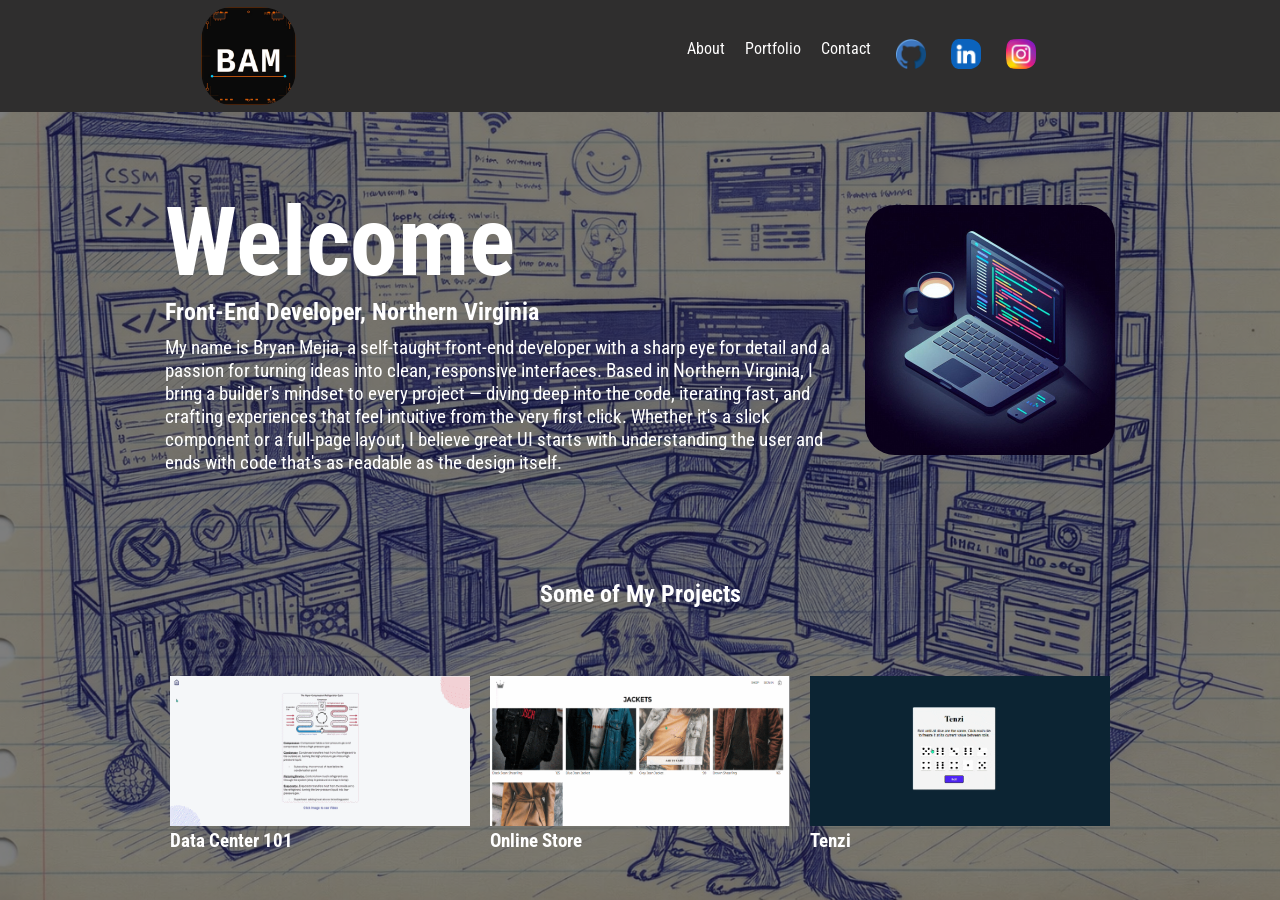
==== index.html @ a8958908 "switching name from personal to index" ====
<!DOCTYPE html>
<html lang="en">
<head>
    <meta charset="UTF-8">
    <meta name="viewport" content="width=device-width, initial-scale=1.0">
    <title>Bryan Mejia | Portfolio</title>
    <link rel="icon" type="image/x-icon" href="./img/compu.jpg">
    <link rel="stylesheet" href="style.css">
</head>
<body>
    <section class="header">
        <img src="./img/bamcircuit.jpg" alt="icon" class="icon"/>
        <nav class="navbar">
            <ul>
                <li><a href="./about.html">About</a></li>
                <li><a href="./portfolio.html">Portfolio</a></li>
                <li><a href="./contact.html">Contact</a></li>
                <li><a href="https://github.com/mejiab4494" target="_blank"><img src="./img/github.png" alt="GitHub icon" class="icon"/></a></li>
                <li><a href="https://www.linkedin.com/in/bryan-mejia-580157243/" target="_blank"><img src="./img/linkedin.png" alt="LinkedIn icon" class="icon"/></a></li>
                <li><a href="https://www.instagram.com/peti4494/" target="_blank"><img src="./img/instagram.png" alt="Instagram icon" class="icon"/></a></li>
            </ul>
        </nav>
    </section>
    <section id="home" class="intro">
  <div class="intro-text">
    <h1>Welcome</h1>
    <h2>Front-End Developer, Northern Virginia</h2>
    <p>My name is Bryan Mejia, a self-taught front-end developer with a sharp eye for detail and a passion for turning ideas into clean, 
    responsive interfaces. Based in Northern Virginia, I bring a builder's mindset to every project — diving deep into the code, 
    iterating fast, and crafting experiences that feel intuitive from the very first click. 
    Whether it's a slick component or a full-page layout, 
    I believe great UI starts with understanding the user and ends with code that's as readable as the design itself.</p>
  </div>
  <img src="./img/laptop.jpg" alt="computer" class="intro-image"/>
</section>
    <section id="portfolio" class="portfolio">
    <h2>Some of My Projects</h2>
    <div class="cards-container">
        <div class="card">
            <a href="https://datacquiz.netlify.app/#home" target="_blank">
                <img src="./img/gif1.gif" alt="Project 1" class="project-image"/>
            </a>
            <h3>Data Center 101</h3>
        </div>
        <div class="card">
            <a href="https://splendorous-llama-8de4fc.netlify.app/" target="_blank">
                <img src="./img/gif2.gif" alt="Project 2" class="project-image"/>
            </a>
            <h3>Online Store</h3>
        </div>
        <div class="card">
            <a href="https://tenzigame1.netlify.app/" target="_blank">
                <img src="./img/gif3.gif" alt="Project 3" class="project-image"/>
            </a>
            <h3>Tenzi</h3>
        </div>
    </div>
</section>
     <script    src="./script.js"></script>
</body>
</html>
---- style.css ----
@import url('https://fonts.googleapis.com/css2?family=Inter:ital,opsz,wght@0,14..32,100..900;1,14..32,100..900&family=Roboto+Condensed:ital,wght@0,100..900;1,100..900&display=swap');

* {
    margin: 0;
    padding: 0;
    box-sizing: border-box;
}

body {
    display: flex;
    color: white;
    justify-content: flex-start;
    flex-direction: column;
    min-height: 100vh;
    font-family: "Roboto Condensed", sans-serif;
     background-image:  linear-gradient(rgba(0,0,0,0.5), rgba(0,0,0,0.5)),  url("./img/office.png");
    background-size: cover;
    background-position: center;
    animation: gradient 12s ease infinite;
}



.header {
  display: flex;
  justify-content: space-around;
  align-items: center;
  background-color: rgb(47, 46, 46);
  height: 7em;
  opacity: 80%;
  animation: slideDown 0.6s ease-out forwards;

}

@keyframes slideDown {
    from {
        transform: translateY(-80px);
        opacity: 0;
    }
    to {
        transform: translateY(0);
        opacity: 1;
    }
}



.header img {
    width: 100px;
    height: auto;
    border-radius: 35%;
    padding-left: 5px
}

.navbar {
    display: flex;
    justify-content: flex-end;
    gap: 20px;
    margin-right: 3em;
   
}

.navbar ul {
    display: flex;
    list-style: none;
    gap: 20px;
}

.navbar ul li a {
    text-decoration: none;
    cursor: pointer;
    color: rgb(254, 253, 253);
}

.navbar li img {
    width: 35px;
    height: auto;
}

.intro {
    flex: 1;
    display: flex;
    flex-direction: row;
    justify-content: center;
    align-items: center;
    max-width: 950px;
    margin: 0 auto;
    gap: 15px;
}

.intro img {
    width: 250px;
    height: auto;
    border-radius: 30px;
    flex-shrink: 0;
}
.intro h1 {
    font-size: 6em;
    font-weight: bold;
    width: 100%;
}

.intro p {
    font-size: 1.2rem;
    margin-top: 10px;
}

.portfolio {
    display: flex;
    justify-content: center;
    flex-direction: column;
    align-items: center;
    gap: 20px;
    margin-top: 2em;
    margin-bottom: 3em;
}



.cards-container {
    display: flex;
    flex-direction: row;
    gap: 20px;
    justify-content: center;
}


.card img {
    width: 300px;
    height: 150px;
}

/* portfolio page section */

.projects {
    display: flex;
    flex-direction: column;
    flex-wrap: wrap;
    align-items: center;
    gap: 20px;
    margin-top: 2em;
}

.cards-container {
    display: flex;
    flex-direction: row;
    gap: 20px;
    justify-content: center;
    flex-wrap: wrap;
}

.projects h1 {
    font-size: 3em;
}

.card {
  margin-top: 3em;
}

/* about section */

.about {
    display: flex;
    flex-direction: row;
    justify-content: center;
    align-items: center;
    max-width: 950px;
    margin: 0 auto;
    gap: 35px;
    padding-top: 3em;
    padding-bottom: 2em;
}

.mainPhoto {
    width: 300px;
    height: auto;
    border-radius: 30px;
    flex-shrink: 0;
}

.about-text {
    font-size: 1.2em;
    min-width: 700px;
}

.images {
    display: flex;
    padding-top: 15px;
    justify-content: space-evenly;
    gap: 20px;

}

.img-wrapper {
    width: 150px;
    height: auto;
}


.img-wrapper img {
    width: 150px;
    height: 160px;
    border-radius: 30px;
    transition: transform 0.3s ease;
    position: relative;
    z-index: 0;
    pointer-events: none;
}

.img-wrapper:hover img {
    transform: scale(2.1) translateY(-40%);
    transform-origin: bottom center;
    z-index: 999;
}

/* contact section */

.contact {
    display: flex;
    flex-direction: row;
    justify-content: center;
    align-items: center;
    max-width: 1000px;
    margin: 0 auto;
    gap: 35px;
    padding-top: 2em;
    padding-bottom: 2em;
}

.contact-container { 
    flex: 1;
}

.contact h1 {
    font-size: 4em;
}

.contact p {
    font-size: 1.5em;
    line-height: 1.6em;
    max-width: 500px;
}

.contact-icons {
    display: flex;
    gap: 20px;
    list-style: none;
}

.contact-icons img {
    padding-top: 10px ;
    width: 4em;
    height: auto;
}

.contact-icons li a {
    display: flex;
    align-items: center;
    gap: 10px;
    text-decoration: none;
    color: white;
    font-size: 20px;
}

.contact-image {
    flex: 1;
    max-width: 200px;
    width: 35%;
    height: auto;
    border-radius: 30px;
}

/* contact form */
.email {
    display: flex;
    flex-direction: column;
    align-items: center;
    justify-content: center;
    margin-top: 1em;
    min-height: 300px;
    gap: 15px;
}

.email form {
    display: flex;
    flex-direction: column;
    width: 700px;
    gap: 15px;
}

/* Name and Email on the same row */
.email form .row {
    display: flex;
    gap: 15px;
}

.email form .row .field {
    display: flex;
    flex-direction: column;
    flex: 1;
    gap: 5px;
}

/* All other fields */
.email form label {
    font-weight: 500;
}

.email form input,
.email form textarea {
    padding: 10px;
    border: 1px solid #ccc;
    border-radius: 6px;
    font-size: 1rem;
    width: 100%;
    box-sizing: border-box;
}

/* Larger textarea for message */
.email form textarea {
    min-height: 120px;
    resize: vertical;
}

/* Centered button */
.email form button {
    align-self: center;
    padding: 10px 32px;
    font-size: 1rem;
    cursor: pointer;
    background-color: black;
    color: white;
}

/* ══════════════════════════════
   TABLET  (max 900px)
══════════════════════════════ */
@media (max-width: 900px) {
    .header {
        height: auto;
        padding: 1em;
        justify-content: space-between;
    }

    .navbar {
        margin-right: 0;
    }

    .intro {
        flex-direction: column;
        text-align: center;
    }

    .intro img {
        width: 180px;
    }

    .about {
        flex-direction: column;
        text-align: center;
    }

    .mainPhoto {
        width: 200px;
    }

    .about-text {
        min-width: unset;
        width: 100%;
    }

    .contact {
        flex-direction: column;
        text-align: center;
    }

    .contact-image {
        max-width: 150px;
        width: 150px;
    }

    .contact p {
        max-width: 100%;
    }

    .contact-icons {
        justify-content: center;
    }
}

/* ══════════════════════════════
   MOBILE  (max 600px)
══════════════════════════════ */
@media (max-width: 600px) {
    .header {
        flex-direction: column;
        height: auto;
        padding: 1em;
        gap: 0.75em;
    }

    .navbar ul {
        gap: 12px;
        justify-content: center;
    }

    .intro img {
        width: 140px;
    }

    .mainPhoto {
        width: 150px;
    }

    .card img {
        width: 100%;
        height: auto;
    }

    .email form .row {
        flex-direction: column;
    }

    .contact p {
        font-size: 1.1em;
    }

    .img-wrapper img {
        width: 110px;
        height: 120px;
    }

    .img-wrapper {
        width: 110px;
    }
}
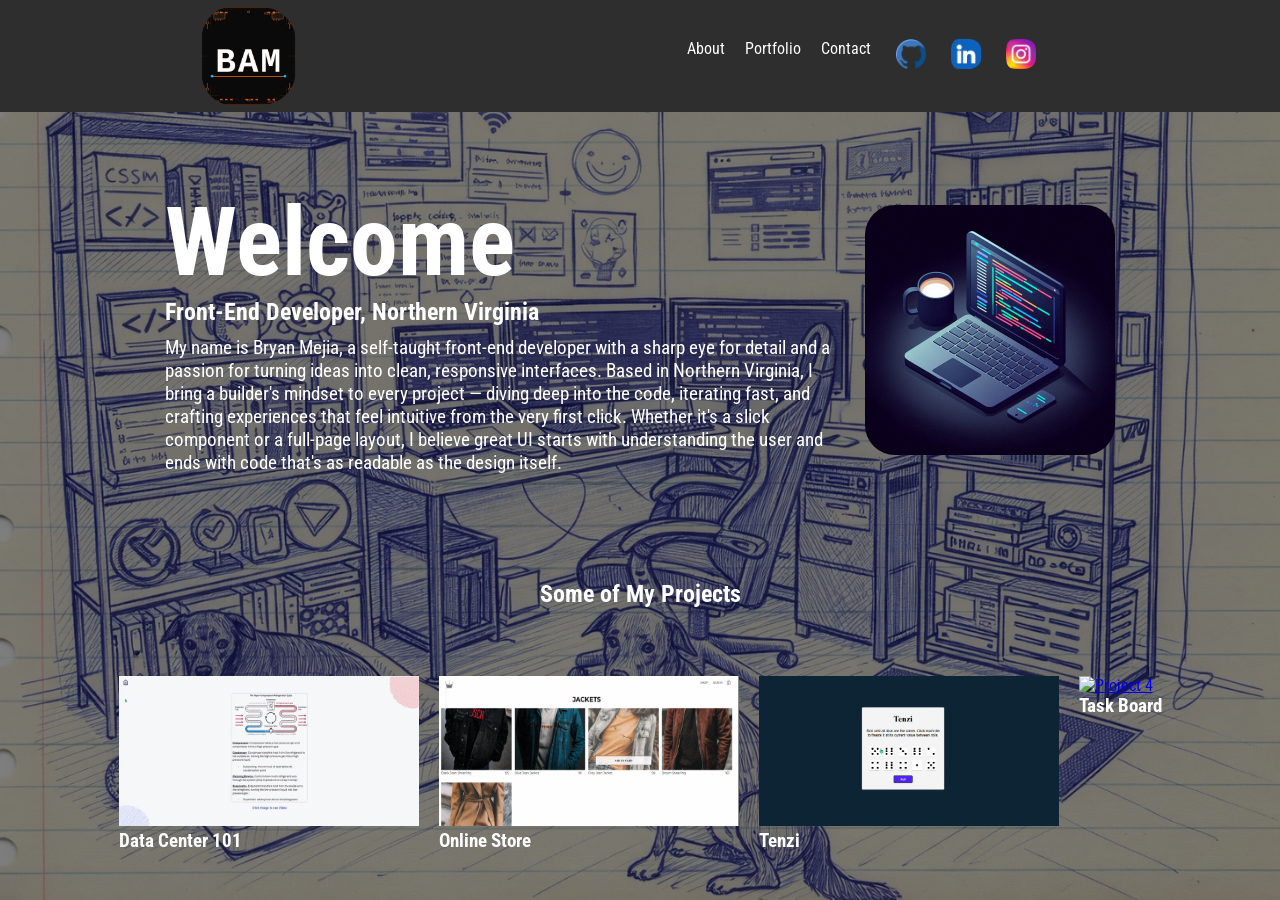
==== commit d60f42ba: "added the latest project fix the width for the portfolio" ====
--- a/index.html
+++ b/index.html
@@ -54,6 +54,12 @@
             </a>
             <h3>Tenzi</h3>
         </div>
+        <div class="card">
+            <a href="https://taskboard4494.netlify.app/" target="_blank">
+                <img src="./img/gif4.gif" alt="Project 4" class="project-image"/>
+            </a>
+            <h3>Task Board</h3>
+        </div>
     </div>
 </section>
      <script    src="./script.js"></script>
--- a/style.css
+++ b/style.css
@@ -137,6 +137,7 @@
     flex-direction: column;
     flex-wrap: wrap;
     align-items: center;
+    max-width: 1300px;
     gap: 20px;
     margin-top: 2em;
 }
@@ -434,3 +435,13 @@
         width: 110px;
     }
 }
+
+@media (min-width: 1519px) {
+    .projects {
+        display: flex;
+        justify-content: center;
+        align-items: center;
+        width: 1600px;
+        margin: 0 auto;
+    }
+}
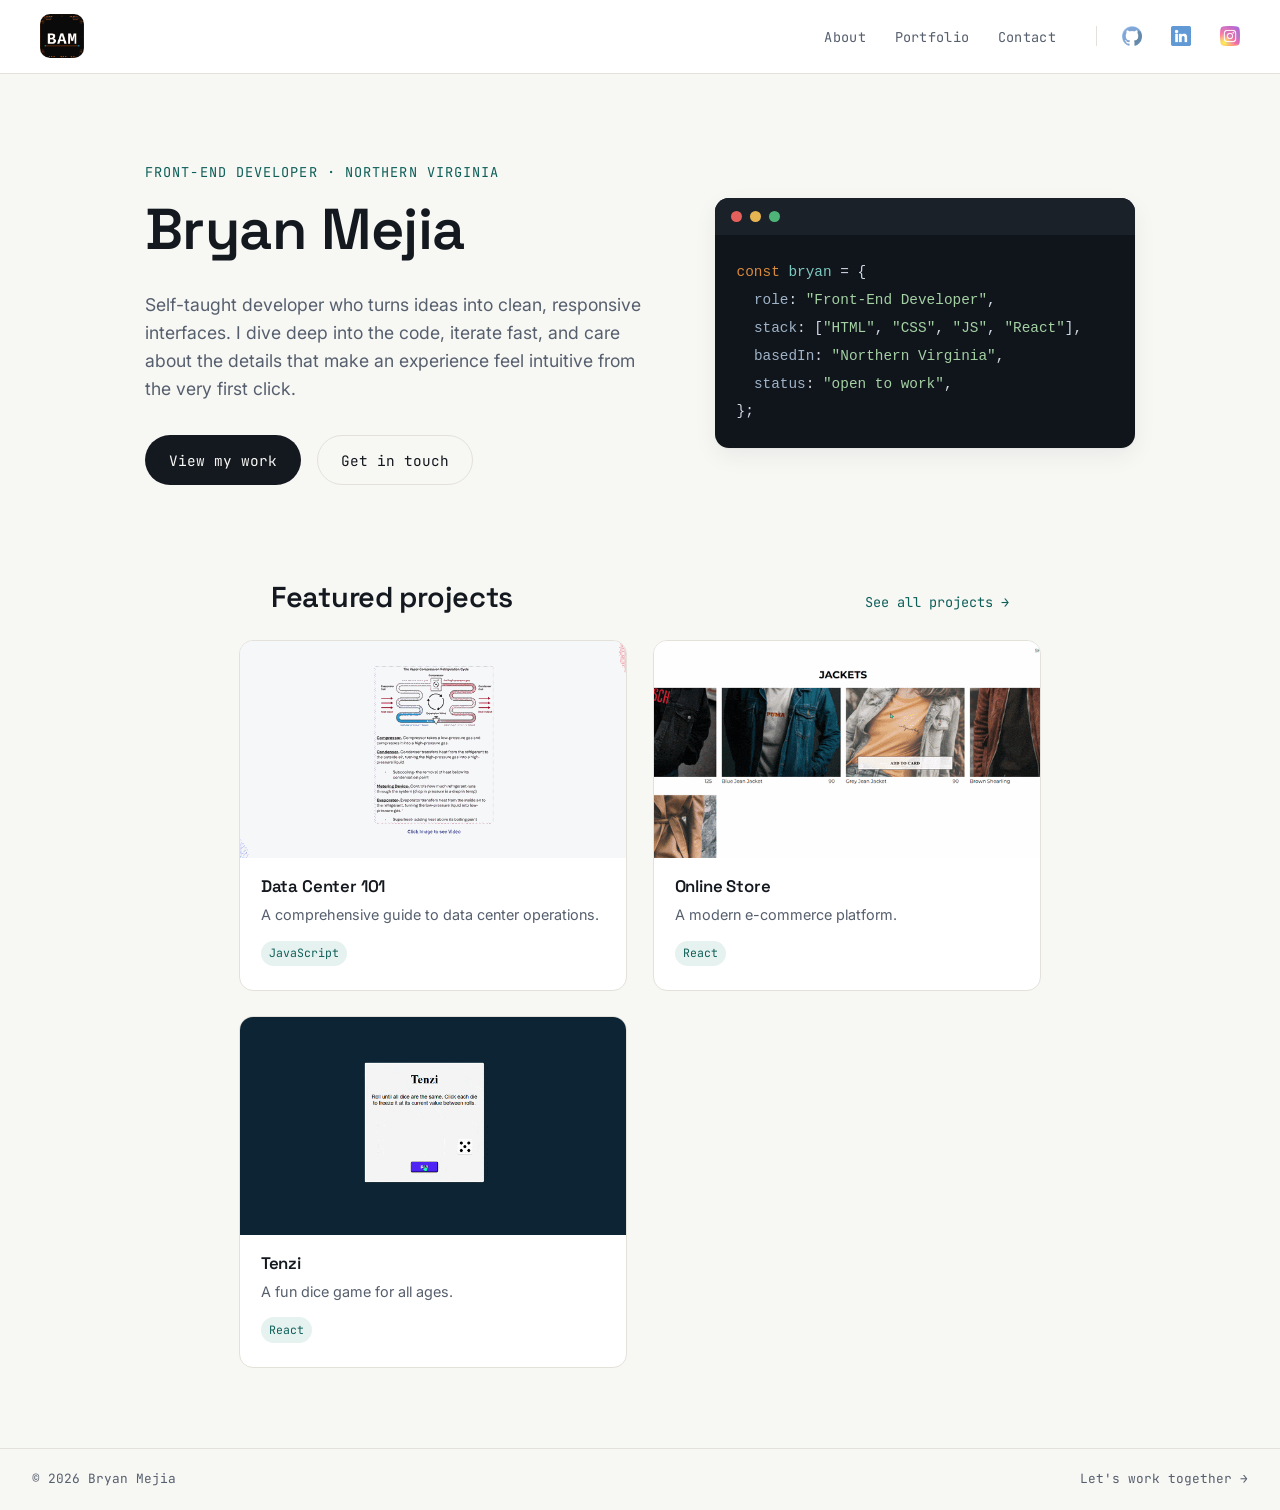
==== commit 5e21a978: "update persoanl page to make it more profesional" ====
--- a/index.html
+++ b/index.html
@@ -3,65 +3,69 @@
 <head>
     <meta charset="UTF-8">
     <meta name="viewport" content="width=device-width, initial-scale=1.0">
-    <title>Bryan Mejia | Portfolio</title>
+    <meta name="description" content="Bryan Mejia — self-taught front-end developer in Northern Virginia building clean, responsive interfaces with HTML, CSS, JavaScript, and React.">
+    <title>Bryan Mejia | Front-End Developer</title>
     <link rel="icon" type="image/x-icon" href="./img/compu.jpg">
     <link rel="stylesheet" href="style.css">
 </head>
 <body>
-    <section class="header">
-        <img src="./img/bamcircuit.jpg" alt="icon" class="icon"/>
+    <header class="header">
+        <a href="./index.html" class="logo"><img src="./img/bamcircuit.jpg" alt="Bryan Mejia" class="logo-icon"/></a>
         <nav class="navbar">
-            <ul>
+            <ul class="nav-links">
                 <li><a href="./about.html">About</a></li>
                 <li><a href="./portfolio.html">Portfolio</a></li>
                 <li><a href="./contact.html">Contact</a></li>
-                <li><a href="https://github.com/mejiab4494" target="_blank"><img src="./img/github.png" alt="GitHub icon" class="icon"/></a></li>
-                <li><a href="https://www.linkedin.com/in/bryan-mejia-580157243/" target="_blank"><img src="./img/linkedin.png" alt="LinkedIn icon" class="icon"/></a></li>
-                <li><a href="https://www.instagram.com/peti4494/" target="_blank"><img src="./img/instagram.png" alt="Instagram icon" class="icon"/></a></li>
+            </ul>
+            <ul class="social-links">
+                <li><a href="https://github.com/mejiab4494" target="_blank" rel="noopener" aria-label="GitHub"><img src="./img/github.png" alt="" class="icon"/></a></li>
+                <li><a href="https://www.linkedin.com/in/bryan-mejia-580157243/" target="_blank" rel="noopener" aria-label="LinkedIn"><img src="./img/linkedin.png" alt="" class="icon"/></a></li>
+                <li><a href="https://www.instagram.com/peti4494/" target="_blank" rel="noopener" aria-label="Instagram"><img src="./img/instagram.png" alt="" class="icon"/></a></li>
             </ul>
         </nav>
+    </header>
+
+    <section id="home" class="intro">
+        <div class="intro-text">
+            <p class="eyebrow">Front-End Developer &middot; Northern Virginia</p>
+            <h1>Bryan Mejia</h1>
+            <p class="lede">
+                Self-taught developer who turns ideas into clean, responsive interfaces.
+                I dive deep into the code, iterate fast, and care about the details that
+                make an experience feel intuitive from the very first click.
+            </p>
+            <div class="hero-actions">
+                <a href="./portfolio.html" class="btn btn-primary">View my work</a>
+                <a href="./contact.html" class="btn btn-ghost">Get in touch</a>
+            </div>
+        </div>
+        <div class="hero-panel" aria-hidden="true">
+            <div class="terminal">
+                <div class="terminal-bar"><span></span><span></span><span></span></div>
+                <pre class="terminal-body"><code><span class="tok-key">const</span> <span class="tok-var">bryan</span> = {
+  <span class="tok-prop">role</span>: <span class="tok-str">"Front-End Developer"</span>,
+  <span class="tok-prop">stack</span>: [<span class="tok-str">"HTML"</span>, <span class="tok-str">"CSS"</span>, <span class="tok-str">"JS"</span>, <span class="tok-str">"React"</span>],
+  <span class="tok-prop">basedIn</span>: <span class="tok-str">"Northern Virginia"</span>,
+  <span class="tok-prop">status</span>: <span class="tok-str">"open to work"</span>,
+};</code></pre>
+            </div>
+        </div>
     </section>
-    <section id="home" class="intro">
-  <div class="intro-text">
-    <h1>Welcome</h1>
-    <h2>Front-End Developer, Northern Virginia</h2>
-    <p>My name is Bryan Mejia, a self-taught front-end developer with a sharp eye for detail and a passion for turning ideas into clean, 
-    responsive interfaces. Based in Northern Virginia, I bring a builder's mindset to every project — diving deep into the code, 
-    iterating fast, and crafting experiences that feel intuitive from the very first click. 
-    Whether it's a slick component or a full-page layout, 
-    I believe great UI starts with understanding the user and ends with code that's as readable as the design itself.</p>
-  </div>
-  <img src="./img/laptop.jpg" alt="computer" class="intro-image"/>
-</section>
+
     <section id="portfolio" class="portfolio">
-    <h2>Some of My Projects</h2>
-    <div class="cards-container">
-        <div class="card">
-            <a href="https://datacquiz.netlify.app/#home" target="_blank">
-                <img src="./img/gif1.gif" alt="Project 1" class="project-image"/>
-            </a>
-            <h3>Data Center 101</h3>
+        <div class="section-heading">
+            <h2>Featured projects</h2>
+            <a href="./portfolio.html" class="see-all">See all projects &rarr;</a>
         </div>
-        <div class="card">
-            <a href="https://splendorous-llama-8de4fc.netlify.app/" target="_blank">
-                <img src="./img/gif2.gif" alt="Project 2" class="project-image"/>
-            </a>
-            <h3>Online Store</h3>
-        </div>
-        <div class="card">
-            <a href="https://tenzigame1.netlify.app/" target="_blank">
-                <img src="./img/gif3.gif" alt="Project 3" class="project-image"/>
-            </a>
-            <h3>Tenzi</h3>
-        </div>
-        <div class="card">
-            <a href="https://taskboard4494.netlify.app/" target="_blank">
-                <img src="./img/gif4.gif" alt="Project 4" class="project-image"/>
-            </a>
-            <h3>Task Board</h3>
-        </div>
-    </div>
-</section>
-     <script    src="./script.js"></script>
+        <div class="cards-container" id="home-projects"></div>
+    </section>
+
+    <footer class="site-footer">
+        <span>&copy; <span id="year"></span> Bryan Mejia</span>
+        <a href="./contact.html">Let's work together &rarr;</a>
+    </footer>
+
+    <script type="module" src="./script.js"></script>
+    <script>document.getElementById("year").textContent = new Date().getFullYear();</script>
 </body>
-</html>+</html>
--- a/style.css
+++ b/style.css
@@ -1,4 +1,25 @@
-@import url('https://fonts.googleapis.com/css2?family=Inter:ital,opsz,wght@0,14..32,100..900;1,14..32,100..900&family=Roboto+Condensed:ital,wght@0,100..900;1,100..900&display=swap');
+@import url('https://fonts.googleapis.com/css2?family=Space+Grotesk:wght@500;600;700&family=Inter:wght@400;500;600&family=JetBrains+Mono:wght@400;500&display=swap');
+
+/* ==========================================================================
+   Tokens
+   ========================================================================== */
+:root {
+    --bg: #f7f7f4;
+    --surface: #ffffff;
+    --ink: #14181f;
+    --ink-muted: #565f6d;
+    --accent: #157a72;
+    --accent-dark: #0f5f59;
+    --accent-soft: #e6f2f0;
+    --highlight: #d98a3d;
+    --line: #e4e1da;
+    --radius: 14px;
+    --shadow: 0 1px 2px rgba(20, 24, 31, 0.04), 0 8px 24px rgba(20, 24, 31, 0.06);
+    --font-display: "Space Grotesk", sans-serif;
+    --font-body: "Inter", sans-serif;
+    --font-mono: "JetBrains Mono", monospace;
+    --container: 1080px;
+}
 
 * {
     margin: 0;
@@ -6,382 +27,662 @@
     box-sizing: border-box;
 }
 
+html {
+    scroll-behavior: smooth;
+}
+
 body {
     display: flex;
-    color: white;
-    justify-content: flex-start;
     flex-direction: column;
     min-height: 100vh;
-    font-family: "Roboto Condensed", sans-serif;
-     background-image:  linear-gradient(rgba(0,0,0,0.5), rgba(0,0,0,0.5)),  url("./img/office.png");
-    background-size: cover;
-    background-position: center;
-    animation: gradient 12s ease infinite;
-}
-
-
-
+    background: var(--bg);
+    color: var(--ink);
+    font-family: var(--font-body);
+    line-height: 1.6;
+}
+
+img {
+    display: block;
+    max-width: 100%;
+}
+
+a {
+    color: inherit;
+}
+
+a:focus-visible,
+button:focus-visible,
+input:focus-visible,
+textarea:focus-visible {
+    outline: 2px solid var(--accent);
+    outline-offset: 3px;
+}
+
+@media (prefers-reduced-motion: reduce) {
+    *, *::before, *::after {
+        animation-duration: 0.001ms !important;
+        transition-duration: 0.001ms !important;
+        scroll-behavior: auto !important;
+    }
+}
+
+h1, h2, h3 {
+    font-family: var(--font-display);
+    font-weight: 600;
+    letter-spacing: -0.01em;
+    line-height: 1.15;
+}
+
+/* ==========================================================================
+   Header / Nav
+   ========================================================================== */
 .header {
-  display: flex;
-  justify-content: space-around;
-  align-items: center;
-  background-color: rgb(47, 46, 46);
-  height: 7em;
-  opacity: 80%;
-  animation: slideDown 0.6s ease-out forwards;
-
-}
-
-@keyframes slideDown {
-    from {
-        transform: translateY(-80px);
-        opacity: 0;
-    }
-    to {
-        transform: translateY(0);
-        opacity: 1;
-    }
-}
-
-
-
-.header img {
-    width: 100px;
-    height: auto;
-    border-radius: 35%;
-    padding-left: 5px
+    display: flex;
+    justify-content: space-between;
+    align-items: center;
+    gap: 1.5em;
+    padding: 0.9em 2.5em;
+    background: var(--surface);
+    border-bottom: 1px solid var(--line);
+    position: sticky;
+    top: 0;
+    z-index: 20;
+}
+
+.logo {
+    display: flex;
+    align-items: center;
+}
+
+.header .logo-icon {
+    width: 44px;
+    height: 44px;
+    border-radius: 10px;
+    object-fit: cover;
 }
 
 .navbar {
     display: flex;
-    justify-content: flex-end;
-    gap: 20px;
-    margin-right: 3em;
-   
+    align-items: center;
+    gap: 2.5em;
 }
 
 .navbar ul {
     display: flex;
     list-style: none;
-    gap: 20px;
-}
-
-.navbar ul li a {
+    align-items: center;
+    gap: 1.8em;
+}
+
+.nav-links a {
     text-decoration: none;
+    font-family: var(--font-mono);
+    font-size: 0.85rem;
+    letter-spacing: 0.02em;
+    color: var(--ink-muted);
+    padding-bottom: 4px;
+    border-bottom: 2px solid transparent;
+    transition: color 0.15s ease, border-color 0.15s ease;
+}
+
+.nav-links a:hover,
+.nav-links a[aria-current="page"] {
+    color: var(--ink);
+    border-color: var(--accent);
+}
+
+.social-links {
+    gap: 1em;
+    padding-left: 1.6em;
+    border-left: 1px solid var(--line);
+}
+
+.social-links .icon {
+    width: 20px;
+    height: 20px;
+    opacity: 0.65;
+    transition: opacity 0.15s ease, transform 0.15s ease;
+}
+
+.social-links a:hover .icon {
+    opacity: 1;
+    transform: translateY(-2px);
+}
+
+/* ==========================================================================
+   Buttons
+   ========================================================================== */
+.btn {
+    display: inline-flex;
+    align-items: center;
+    justify-content: center;
+    padding: 0.85em 1.6em;
+    border-radius: 999px;
+    font-family: var(--font-mono);
+    font-size: 0.9rem;
+    text-decoration: none;
+    border: 1px solid transparent;
     cursor: pointer;
-    color: rgb(254, 253, 253);
-}
-
-.navbar li img {
-    width: 35px;
-    height: auto;
-}
-
+    transition: transform 0.15s ease, background-color 0.15s ease, border-color 0.15s ease;
+}
+
+.btn:hover {
+    transform: translateY(-2px);
+}
+
+.btn-primary {
+    background: var(--ink);
+    color: var(--bg);
+}
+
+.btn-primary:hover {
+    background: var(--accent-dark);
+}
+
+.btn-ghost {
+    background: transparent;
+    border-color: var(--line);
+    color: var(--ink);
+}
+
+.btn-ghost:hover {
+    border-color: var(--accent);
+    color: var(--accent-dark);
+}
+
+/* ==========================================================================
+   Hero (home)
+   ========================================================================== */
 .intro {
+    display: flex;
+    align-items: center;
+    justify-content: center;
+    gap: 4em;
+    max-width: var(--container);
+    margin: 0 auto;
+    padding: 5.5em 2em 4em;
+}
+
+.intro-text {
     flex: 1;
-    display: flex;
-    flex-direction: row;
-    justify-content: center;
-    align-items: center;
-    max-width: 950px;
+    max-width: 520px;
+}
+
+.eyebrow {
+    font-family: var(--font-mono);
+    font-size: 0.85rem;
+    color: var(--accent-dark);
+    text-transform: uppercase;
+    letter-spacing: 0.08em;
+    margin-bottom: 0.9em;
+}
+
+.intro h1 {
+    font-size: clamp(2.6rem, 5vw, 3.6rem);
+    margin-bottom: 0.5em;
+}
+
+.intro p.lede {
+    font-size: 1.1rem;
+    color: var(--ink-muted);
+    max-width: 46ch;
+}
+
+.hero-actions {
+    display: flex;
+    gap: 1em;
+    margin-top: 2em;
+}
+
+/* signature element: terminal card */
+.terminal {
+    width: 420px;
+    max-width: 100%;
+    background: #10151b;
+    border-radius: var(--radius);
+    box-shadow: var(--shadow);
+    overflow: hidden;
+    flex-shrink: 0;
+}
+
+.terminal-bar {
+    display: flex;
+    gap: 8px;
+    padding: 0.8em 1em;
+    background: #1a2129;
+}
+
+.terminal-bar span {
+    width: 11px;
+    height: 11px;
+    border-radius: 50%;
+    background: #3a4552;
+}
+
+.terminal-bar span:nth-child(1) { background: #e5605a; }
+.terminal-bar span:nth-child(2) { background: #e6b450; }
+.terminal-bar span:nth-child(3) { background: #4fb477; }
+
+.terminal-body {
+    padding: 1.6em 1.5em;
+    font-family: var(--font-mono);
+    font-size: 0.9rem;
+    line-height: 1.8;
+    color: #cfd8e3;
+    overflow-x: auto;
+}
+
+.tok-key { color: #d98a3d; }
+.tok-var { color: #7ec9c1; }
+.tok-prop { color: #9fb3c8; }
+.tok-str { color: #a4d0a4; }
+
+/* ==========================================================================
+   Section headings
+   ========================================================================== */
+.section-heading {
+    max-width: var(--container);
     margin: 0 auto;
-    gap: 15px;
-}
-
-.intro img {
-    width: 250px;
-    height: auto;
-    border-radius: 30px;
-    flex-shrink: 0;
-}
-.intro h1 {
-    font-size: 6em;
-    font-weight: bold;
+    padding: 0 2em;
+    display: flex;
+    align-items: baseline;
+    justify-content: space-between;
+    gap: 1em;
+}
+
+.section-heading h2 {
+    font-size: 1.8rem;
+}
+
+.section-heading .see-all {
+    font-family: var(--font-mono);
+    font-size: 0.85rem;
+    text-decoration: none;
+    color: var(--accent-dark);
+    white-space: nowrap;
+}
+
+.section-heading .see-all:hover {
+    text-decoration: underline;
+}
+
+/* ==========================================================================
+   Project cards
+   ========================================================================== */
+.portfolio,
+.projects {
+    max-width: var(--container);
+    margin: 0 auto;
+    padding: 2em 2em 5em;
+}
+
+.cards-container {
+    display: grid;
+    grid-template-columns: repeat(auto-fit, minmax(260px, 1fr));
+    gap: 1.6em;
+    margin-top: 1.6em;
+}
+
+.card {
+    background: var(--surface);
+    border: 1px solid var(--line);
+    border-radius: var(--radius);
+    overflow: hidden;
+    display: flex;
+    flex-direction: column;
+    transition: transform 0.18s ease, box-shadow 0.18s ease;
+}
+
+.card:hover {
+    transform: translateY(-4px);
+    box-shadow: var(--shadow);
+}
+
+.card a.project-link {
+    display: block;
+    text-decoration: none;
+    color: inherit;
+}
+
+.card .project-image-wrap {
+    aspect-ratio: 16 / 9;
+    background: var(--accent-soft);
+    overflow: hidden;
+}
+
+.card .project-image {
     width: 100%;
-}
-
-.intro p {
-    font-size: 1.2rem;
-    margin-top: 10px;
-}
-
-.portfolio {
-    display: flex;
-    justify-content: center;
-    flex-direction: column;
-    align-items: center;
-    gap: 20px;
-    margin-top: 2em;
-    margin-bottom: 3em;
-}
-
-
-
-.cards-container {
-    display: flex;
-    flex-direction: row;
-    gap: 20px;
-    justify-content: center;
-}
-
-
-.card img {
-    width: 300px;
-    height: 150px;
-}
-
-/* portfolio page section */
-
-.projects {
-    display: flex;
-    flex-direction: column;
-    flex-wrap: wrap;
-    align-items: center;
-    max-width: 1300px;
-    gap: 20px;
-    margin-top: 2em;
-}
-
-.cards-container {
-    display: flex;
-    flex-direction: row;
-    gap: 20px;
-    justify-content: center;
-    flex-wrap: wrap;
+    height: 100%;
+    object-fit: cover;
+}
+
+.card-body {
+    padding: 1.2em 1.3em 1.5em;
+}
+
+.card h3 {
+    font-size: 1.05rem;
+    margin-bottom: 0.4em;
+}
+
+.card p {
+    font-size: 0.9rem;
+    color: var(--ink-muted);
+    margin-bottom: 0.9em;
+}
+
+.card .tag {
+    display: inline-block;
+    font-family: var(--font-mono);
+    font-size: 0.72rem;
+    color: var(--accent-dark);
+    background: var(--accent-soft);
+    padding: 0.3em 0.7em;
+    border-radius: 999px;
 }
 
 .projects h1 {
-    font-size: 3em;
-}
-
-.card {
-  margin-top: 3em;
-}
-
-/* about section */
-
+    font-size: clamp(2.2rem, 4vw, 2.8rem);
+}
+
+.projects .page-lede {
+    color: var(--ink-muted);
+    max-width: 60ch;
+    margin-top: 0.6em;
+}
+
+/* ==========================================================================
+   About page
+   ========================================================================== */
 .about {
     display: flex;
-    flex-direction: row;
-    justify-content: center;
-    align-items: center;
-    max-width: 950px;
+    align-items: flex-start;
+    max-width: var(--container);
     margin: 0 auto;
-    gap: 35px;
-    padding-top: 3em;
-    padding-bottom: 2em;
+    gap: 3.5em;
+    padding: 4.5em 2em 2.5em;
 }
 
 .mainPhoto {
     width: 300px;
-    height: auto;
-    border-radius: 30px;
+    border-radius: var(--radius);
     flex-shrink: 0;
-}
-
-.about-text {
-    font-size: 1.2em;
-    min-width: 700px;
+    box-shadow: var(--shadow);
+}
+
+.about-text h1 {
+    font-size: 2.2rem;
+    margin-bottom: 0.7em;
+}
+
+.about-text p {
+    font-size: 1.05rem;
+    color: var(--ink-muted);
+    max-width: 62ch;
+    margin-bottom: 1.2em;
+}
+
+.about-text p strong {
+    color: var(--ink);
+}
+
+.section-divider {
+    border: none;
+    border-top: 1px solid var(--line);
+    max-width: var(--container);
+    margin: 0 auto;
 }
 
 .images {
     display: flex;
-    padding-top: 15px;
-    justify-content: space-evenly;
-    gap: 20px;
-
+    max-width: var(--container);
+    margin: 0 auto;
+    padding: 2.5em 2em;
+    justify-content: space-between;
+    gap: 1.2em;
 }
 
 .img-wrapper {
-    width: 150px;
-    height: auto;
-}
-
+    flex: 1;
+    aspect-ratio: 1 / 1.05;
+    border-radius: var(--radius);
+    overflow: hidden;
+}
 
 .img-wrapper img {
-    width: 150px;
-    height: 160px;
-    border-radius: 30px;
-    transition: transform 0.3s ease;
-    position: relative;
-    z-index: 0;
-    pointer-events: none;
+    width: 100%;
+    height: 100%;
+    object-fit: cover;
+    transition: transform 0.35s ease;
 }
 
 .img-wrapper:hover img {
-    transform: scale(2.1) translateY(-40%);
-    transform-origin: bottom center;
-    z-index: 999;
-}
-
-/* contact section */
-
+    transform: scale(1.08);
+}
+
+/* ==========================================================================
+   Contact page
+   ========================================================================== */
 .contact {
     display: flex;
-    flex-direction: row;
+    align-items: center;
     justify-content: center;
-    align-items: center;
-    max-width: 1000px;
+    gap: 3.5em;
+    max-width: var(--container);
     margin: 0 auto;
-    gap: 35px;
-    padding-top: 2em;
-    padding-bottom: 2em;
-}
-
-.contact-container { 
+    padding: 4.5em 2em 2.5em;
+}
+
+.contact-container {
     flex: 1;
+    max-width: 480px;
 }
 
 .contact h1 {
-    font-size: 4em;
+    font-size: 2.4rem;
+    margin-bottom: 0.5em;
 }
 
 .contact p {
-    font-size: 1.5em;
-    line-height: 1.6em;
-    max-width: 500px;
+    font-size: 1.05rem;
+    color: var(--ink-muted);
+    line-height: 1.7;
+    margin-bottom: 1.5em;
 }
 
 .contact-icons {
     display: flex;
-    gap: 20px;
+    gap: 1em;
     list-style: none;
 }
 
+.contact-icons li a {
+    display: flex;
+    align-items: center;
+    gap: 0.6em;
+    text-decoration: none;
+    color: var(--ink);
+    font-family: var(--font-mono);
+    font-size: 0.85rem;
+    padding: 0.7em 1.1em;
+    border: 1px solid var(--line);
+    border-radius: 999px;
+    transition: border-color 0.15s ease, color 0.15s ease;
+}
+
+.contact-icons li a:hover {
+    border-color: var(--accent);
+    color: var(--accent-dark);
+}
+
 .contact-icons img {
-    padding-top: 10px ;
-    width: 4em;
-    height: auto;
-}
-
-.contact-icons li a {
-    display: flex;
-    align-items: center;
-    gap: 10px;
-    text-decoration: none;
-    color: white;
-    font-size: 20px;
+    width: 18px;
+    height: 18px;
 }
 
 .contact-image {
-    flex: 1;
-    max-width: 200px;
-    width: 35%;
-    height: auto;
-    border-radius: 30px;
-}
-
-/* contact form */
+    max-width: 220px;
+    width: 40%;
+    border-radius: var(--radius);
+    box-shadow: var(--shadow);
+}
+
 .email {
     display: flex;
+    justify-content: center;
+    padding: 1em 2em 5em;
+}
+
+.email form {
+    display: flex;
     flex-direction: column;
-    align-items: center;
-    justify-content: center;
-    margin-top: 1em;
-    min-height: 300px;
-    gap: 15px;
-}
-
-.email form {
-    display: flex;
-    flex-direction: column;
-    width: 700px;
-    gap: 15px;
-}
-
-/* Name and Email on the same row */
+    width: 100%;
+    max-width: 640px;
+    gap: 1.2em;
+    background: var(--surface);
+    border: 1px solid var(--line);
+    border-radius: var(--radius);
+    padding: 2em;
+    box-shadow: var(--shadow);
+}
+
 .email form .row {
     display: flex;
-    gap: 15px;
+    gap: 1.2em;
 }
 
 .email form .row .field {
     display: flex;
     flex-direction: column;
     flex: 1;
-    gap: 5px;
-}
-
-/* All other fields */
+    gap: 0.4em;
+}
+
 .email form label {
-    font-weight: 500;
+    font-family: var(--font-mono);
+    font-size: 0.8rem;
+    color: var(--ink-muted);
 }
 
 .email form input,
 .email form textarea {
-    padding: 10px;
-    border: 1px solid #ccc;
-    border-radius: 6px;
-    font-size: 1rem;
+    padding: 0.8em 0.9em;
+    border: 1px solid var(--line);
+    border-radius: 8px;
+    font-family: var(--font-body);
+    font-size: 0.95rem;
+    background: var(--bg);
     width: 100%;
-    box-sizing: border-box;
-}
-
-/* Larger textarea for message */
+}
+
+.email form input:focus,
+.email form textarea:focus {
+    border-color: var(--accent);
+}
+
 .email form textarea {
-    min-height: 120px;
+    min-height: 130px;
     resize: vertical;
 }
 
-/* Centered button */
 .email form button {
-    align-self: center;
-    padding: 10px 32px;
-    font-size: 1rem;
+    align-self: flex-start;
+    padding: 0.85em 2em;
+    border-radius: 999px;
+    font-family: var(--font-mono);
+    font-size: 0.9rem;
     cursor: pointer;
-    background-color: black;
-    color: white;
-}
-
-/* ══════════════════════════════
-   TABLET  (max 900px)
-══════════════════════════════ */
+    background: var(--ink);
+    color: var(--bg);
+    border: none;
+    transition: background-color 0.15s ease, transform 0.15s ease;
+}
+
+.email form button:hover {
+    background: var(--accent-dark);
+    transform: translateY(-2px);
+}
+
+/* ==========================================================================
+   Footer
+   ========================================================================== */
+.site-footer {
+    margin-top: auto;
+    border-top: 1px solid var(--line);
+    padding: 1.6em 2.5em;
+    display: flex;
+    justify-content: space-between;
+    align-items: center;
+    font-family: var(--font-mono);
+    font-size: 0.8rem;
+    color: var(--ink-muted);
+    flex-wrap: wrap;
+    gap: 0.8em;
+}
+
+.site-footer a {
+    text-decoration: none;
+    color: var(--ink-muted);
+}
+
+.site-footer a:hover {
+    color: var(--accent-dark);
+}
+
+/* ==========================================================================
+   Responsive
+   ========================================================================== */
 @media (max-width: 900px) {
     .header {
-        height: auto;
-        padding: 1em;
-        justify-content: space-between;
+        padding: 0.8em 1.4em;
     }
 
     .navbar {
-        margin-right: 0;
+        gap: 1.2em;
+    }
+
+    .nav-links {
+        gap: 1.1em;
+    }
+
+    .social-links {
+        padding-left: 1em;
     }
 
     .intro {
-        flex-direction: column;
+        flex-direction: column-reverse;
         text-align: center;
-    }
-
-    .intro img {
-        width: 180px;
+        padding-top: 3.5em;
+        gap: 2.5em;
+    }
+
+    .intro-text {
+        max-width: 100%;
+    }
+
+    .intro p.lede {
+        margin-left: auto;
+        margin-right: auto;
+    }
+
+    .hero-actions {
+        justify-content: center;
     }
 
     .about {
         flex-direction: column;
+        align-items: center;
         text-align: center;
     }
 
-    .mainPhoto {
-        width: 200px;
-    }
-
-    .about-text {
-        min-width: unset;
-        width: 100%;
+    .about-text p {
+        margin-left: auto;
+        margin-right: auto;
     }
 
     .contact {
-        flex-direction: column;
+        flex-direction: column-reverse;
         text-align: center;
-    }
-
-    .contact-image {
-        max-width: 150px;
-        width: 150px;
-    }
-
-    .contact p {
-        max-width: 100%;
     }
 
     .contact-icons {
@@ -389,59 +690,38 @@
     }
 }
 
-/* ══════════════════════════════
-   MOBILE  (max 600px)
-══════════════════════════════ */
-@media (max-width: 600px) {
-    .header {
-        flex-direction: column;
-        height: auto;
-        padding: 1em;
-        gap: 0.75em;
-    }
-
-    .navbar ul {
-        gap: 12px;
-        justify-content: center;
-    }
-
-    .intro img {
-        width: 140px;
-    }
-
-    .mainPhoto {
-        width: 150px;
-    }
-
-    .card img {
-        width: 100%;
-        height: auto;
+@media (max-width: 640px) {
+    .navbar {
+        gap: 0.8em;
+    }
+
+    .nav-links {
+        gap: 0.8em;
+    }
+
+    .nav-links a {
+        font-size: 0.78rem;
+    }
+
+    .social-links .icon {
+        width: 17px;
+        height: 17px;
+    }
+
+    .images {
+        flex-wrap: wrap;
+    }
+
+    .img-wrapper {
+        flex-basis: calc(50% - 0.6em);
+        aspect-ratio: 1;
     }
 
     .email form .row {
         flex-direction: column;
     }
 
-    .contact p {
-        font-size: 1.1em;
-    }
-
-    .img-wrapper img {
-        width: 110px;
-        height: 120px;
-    }
-
-    .img-wrapper {
-        width: 110px;
-    }
-}
-
-@media (min-width: 1519px) {
-    .projects {
-        display: flex;
-        justify-content: center;
-        align-items: center;
-        width: 1600px;
-        margin: 0 auto;
-    }
-}
+    .terminal {
+        width: 100%;
+    }
+}
